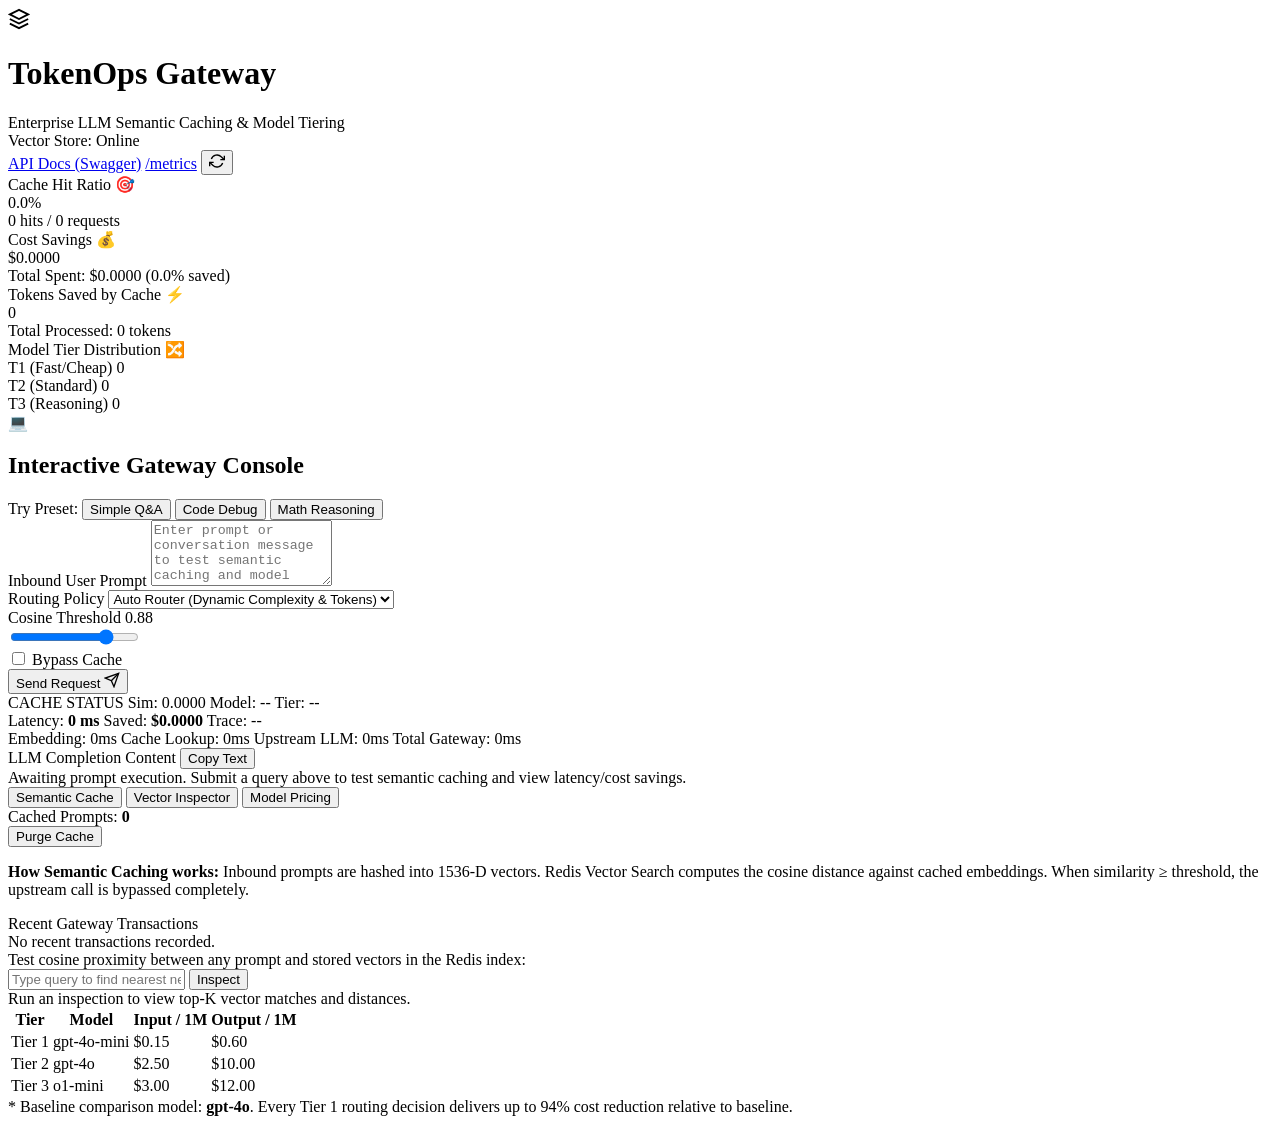
==== app/static/index.html @ 447cd163 "full app setup and mvp creation" ====
<!DOCTYPE html>
<html lang="en">
<head>
  <meta charset="UTF-8">
  <meta name="viewport" content="width=device-width, initial-scale=1.0">
  <title>TokenOps &amp; Semantic Cache Gateway</title>
  <meta name="description" content="Enterprise LLM Semantic Caching & TokenOps Gateway - Real-time vector search, dynamic model tiering, and token observability.">
  <link rel="preconnect" href="https://fonts.googleapis.com">
  <link rel="preconnect" href="https://fonts.gstatic.com" crossorigin>
  <link href="https://fonts.googleapis.com/css2?family=Outfit:wght@400;500;600;700&family=JetBrains+Mono:wght@400;500;600&family=Inter:wght@400;500;600&display=swap" rel="stylesheet">
  <link rel="stylesheet" href="/static/css/style.css">
</head>
<body>
  <!-- Header / Navigation -->
  <header class="app-header">
    <div class="header-left">
      <div class="logo-mark">
        <span class="pulse-ring"></span>
        <svg width="22" height="22" viewBox="0 0 24 24" fill="none" stroke="currentColor" stroke-width="2">
          <path d="M12 2L2 7l10 5 10-5-10-5zM2 17l10 5 10-5M2 12l10 5 10-5"/>
        </svg>
      </div>
      <div>
        <h1 class="logo-title">TokenOps Gateway</h1>
        <span class="logo-subtitle">Enterprise LLM Semantic Caching &amp; Model Tiering</span>
      </div>
    </div>
    <div class="header-right">
      <div class="status-indicator" id="system-status">
        <span class="status-dot"></span>
        <span class="status-text">Vector Store: Online</span>
      </div>
      <a href="/docs" target="_blank" class="nav-btn">API Docs (Swagger)</a>
      <a href="/metrics" target="_blank" class="nav-btn">/metrics</a>
      <button id="btn-refresh-stats" class="icon-btn" title="Refresh Live Statistics">
        <svg width="16" height="16" viewBox="0 0 24 24" fill="none" stroke="currentColor" stroke-width="2">
          <path d="M23 4v6h-6M1 20v-6h6"/>
          <path d="M3.51 9a9 9 0 0 1 14.85-3.36L23 10M1 14l4.64 4.36A9 9 0 0 0 20.49 15"/>
        </svg>
      </button>
    </div>
  </header>

  <main class="dashboard-container">
    <!-- Top KPI Cards Ribbon -->
    <section class="kpi-grid">
      <!-- KPI 1: Cache Hit Ratio -->
      <div class="kpi-card" id="card-hit-ratio">
        <div class="kpi-header">
          <span class="kpi-label">Cache Hit Ratio</span>
          <span class="kpi-icon hit-icon">🎯</span>
        </div>
        <div class="kpi-body">
          <div class="kpi-value" id="kpi-hit-ratio">0.0%</div>
          <div class="kpi-subtext"><span id="kpi-hits-count">0</span> hits / <span id="kpi-total-reqs">0</span> requests</div>
        </div>
        <div class="progress-track">
          <div class="progress-fill" id="hit-ratio-bar" style="width: 0%;"></div>
        </div>
      </div>

      <!-- KPI 2: Total Cost Saved -->
      <div class="kpi-card highlight-green" id="card-cost-saved">
        <div class="kpi-header">
          <span class="kpi-label">Cost Savings</span>
          <span class="kpi-icon money-icon">💰</span>
        </div>
        <div class="kpi-body">
          <div class="kpi-value text-green" id="kpi-cost-saved">$0.0000</div>
          <div class="kpi-subtext">Total Spent: <span id="kpi-cost-spent">$0.0000</span> (<span id="kpi-savings-pct">0.0%</span> saved)</div>
        </div>
        <div class="progress-track">
          <div class="progress-fill fill-green" id="savings-bar" style="width: 0%;"></div>
        </div>
      </div>

      <!-- KPI 3: Tokens Saved -->
      <div class="kpi-card" id="card-tokens-saved">
        <div class="kpi-header">
          <span class="kpi-label">Tokens Saved by Cache</span>
          <span class="kpi-icon token-icon">⚡</span>
        </div>
        <div class="kpi-body">
          <div class="kpi-value" id="kpi-tokens-saved">0</div>
          <div class="kpi-subtext">Total Processed: <span id="kpi-tokens-total">0</span> tokens</div>
        </div>
        <div class="progress-track">
          <div class="progress-fill fill-blue" id="tokens-bar" style="width: 0%;"></div>
        </div>
      </div>

      <!-- KPI 4: Tier Distribution -->
      <div class="kpi-card" id="card-tier-dist">
        <div class="kpi-header">
          <span class="kpi-label">Model Tier Distribution</span>
          <span class="kpi-icon tier-icon">🔀</span>
        </div>
        <div class="tier-bars">
          <div class="tier-row">
            <span class="tier-name">T1 (Fast/Cheap)</span>
            <span class="tier-count" id="count-tier-1">0</span>
          </div>
          <div class="tier-row">
            <span class="tier-name">T2 (Standard)</span>
            <span class="tier-count" id="count-tier-2">0</span>
          </div>
          <div class="tier-row">
            <span class="tier-name">T3 (Reasoning)</span>
            <span class="tier-count" id="count-tier-3">0</span>
          </div>
        </div>
      </div>
    </section>

    <!-- Main 2-Column Split Workspace -->
    <div class="workspace-grid">
      <!-- Left Column: Interactive Console -->
      <div class="panel console-panel">
        <div class="panel-header">
          <div class="panel-title-wrap">
            <span class="panel-icon">💻</span>
            <h2 class="panel-title">Interactive Gateway Console</h2>
          </div>
          <div class="sample-pills">
            <span class="sample-label">Try Preset:</span>
            <button class="pill-btn" data-preset="simple">Simple Q&amp;A</button>
            <button class="pill-btn" data-preset="code">Code Debug</button>
            <button class="pill-btn" data-preset="reasoning">Math Reasoning</button>
          </div>
        </div>

        <form id="chat-form" class="console-form">
          <div class="form-group">
            <label for="prompt-input" class="form-label">Inbound User Prompt</label>
            <textarea id="prompt-input" class="prompt-textarea" rows="4" placeholder="Enter prompt or conversation message to test semantic caching and model routing..." required></textarea>
          </div>

          <!-- Controls Bar -->
          <div class="controls-bar">
            <!-- Mode / Tier Selection -->
            <div class="control-item">
              <label for="tier-select" class="control-label">Routing Policy</label>
              <select id="tier-select" class="custom-select">
                <option value="auto">Auto Router (Dynamic Complexity &amp; Tokens)</option>
                <option value="1">Force Tier 1 (gpt-4o-mini)</option>
                <option value="2">Force Tier 2 (gpt-4o)</option>
                <option value="3">Force Tier 3 (o1-mini)</option>
              </select>
            </div>

            <!-- Similarity Threshold Slider -->
            <div class="control-item">
              <div class="control-label-row">
                <label for="threshold-slider" class="control-label">Cosine Threshold</label>
                <span id="threshold-val" class="slider-badge">0.88</span>
              </div>
              <input type="range" id="threshold-slider" min="0.50" max="0.99" step="0.01" value="0.88" class="custom-slider">
            </div>

            <!-- Bypass Cache Toggle -->
            <div class="control-item toggle-item">
              <label class="toggle-switch">
                <input type="checkbox" id="bypass-cache-toggle">
                <span class="slider round"></span>
              </label>
              <span class="toggle-label">Bypass Cache</span>
            </div>
          </div>

          <!-- Action Buttons -->
          <div class="submit-bar">
            <button type="submit" id="btn-submit" class="primary-btn">
              <span class="btn-text">Send Request</span>
              <svg width="16" height="16" viewBox="0 0 24 24" fill="none" stroke="currentColor" stroke-width="2">
                <line x1="22" y1="2" x2="11" y2="13"></line>
                <polygon points="22 2 15 22 11 13 2 9 22 2"></polygon>
              </svg>
            </button>
          </div>
        </form>

        <!-- Live Telemetry Banner (Dynamically injected upon response) -->
        <div id="telemetry-banner" class="telemetry-banner hidden">
          <div class="banner-badge-group">
            <span id="badge-cache-status" class="badge">CACHE STATUS</span>
            <span id="badge-similarity" class="badge badge-outline hidden">Sim: 0.0000</span>
            <span id="badge-model" class="badge badge-purple">Model: --</span>
            <span id="badge-tier" class="badge badge-cyan">Tier: --</span>
          </div>
          <div class="banner-metrics">
            <span class="metric-pill">Latency: <strong id="val-latency">0 ms</strong></span>
            <span class="metric-pill">Saved: <strong id="val-saved-usd" class="text-green">$0.0000</strong></span>
            <span class="metric-pill trace-pill" id="val-trace-id" title="Click to copy Trace ID">Trace: --</span>
          </div>
        </div>

        <!-- Latency Stage Breakdown Gauge -->
        <div id="latency-stages" class="latency-stages hidden">
          <div class="stage-bar">
            <span class="stage-label">Embedding: <span id="time-embed">0</span>ms</span>
            <span class="stage-label">Cache Lookup: <span id="time-cache">0</span>ms</span>
            <span class="stage-label">Upstream LLM: <span id="time-llm">0</span>ms</span>
            <span class="stage-label">Total Gateway: <span id="time-total">0</span>ms</span>
          </div>
        </div>

        <!-- Response Content Box -->
        <div class="response-container">
          <div class="response-header">
            <span class="response-label">LLM Completion Content</span>
            <button id="btn-copy-response" class="copy-btn">Copy Text</button>
          </div>
          <div id="response-output" class="response-output empty-state">
            Awaiting prompt execution. Submit a query above to test semantic caching and view latency/cost savings.
          </div>
        </div>
      </div>

      <!-- Right Column: Semantic Cache Inspector & Audit Stream -->
      <div class="panel sidebar-panel">
        <div class="tabs-header">
          <button class="tab-btn active" data-tab="tab-cache">Semantic Cache</button>
          <button class="tab-btn" data-tab="tab-inspect">Vector Inspector</button>
          <button class="tab-btn" data-tab="tab-pricing">Model Pricing</button>
        </div>

        <!-- Tab 1: Semantic Cache Admin -->
        <div id="tab-cache" class="tab-content active">
          <div class="cache-actions-bar">
            <div class="cache-doc-count">
              Cached Prompts: <strong id="cache-docs-count">0</strong>
            </div>
            <button id="btn-purge-cache" class="danger-btn">Purge Cache</button>
          </div>
          <div class="cache-explanation">
            <p><strong>How Semantic Caching works:</strong> Inbound prompts are hashed into 1536-D vectors. Redis Vector Search computes the cosine distance against cached embeddings. When similarity &ge; threshold, the upstream call is bypassed completely.</p>
          </div>
          <div class="audit-stream-header">Recent Gateway Transactions</div>
          <div id="audit-log-list" class="audit-log-list">
            <div class="audit-empty">No recent transactions recorded.</div>
          </div>
        </div>

        <!-- Tab 2: Vector Inspector -->
        <div id="tab-inspect" class="tab-content">
          <div class="inspect-desc">
            Test cosine proximity between any prompt and stored vectors in the Redis index:
          </div>
          <div class="inspect-form">
            <input type="text" id="inspect-input" class="inspect-input" placeholder="Type query to find nearest neighbor vectors...">
            <button id="btn-run-inspect" class="secondary-btn">Inspect</button>
          </div>
          <div id="inspect-results" class="inspect-results">
            <div class="audit-empty">Run an inspection to view top-K vector matches and distances.</div>
          </div>
        </div>

        <!-- Tab 3: Model Pricing Table -->
        <div id="tab-pricing" class="tab-content">
          <div class="pricing-table-container">
            <table class="pricing-table">
              <thead>
                <tr>
                  <th>Tier</th>
                  <th>Model</th>
                  <th>Input / 1M</th>
                  <th>Output / 1M</th>
                </tr>
              </thead>
              <tbody>
                <tr>
                  <td><span class="badge badge-cyan">Tier 1</span></td>
                  <td>gpt-4o-mini</td>
                  <td>$0.15</td>
                  <td>$0.60</td>
                </tr>
                <tr>
                  <td><span class="badge badge-purple">Tier 2</span></td>
                  <td>gpt-4o</td>
                  <td>$2.50</td>
                  <td>$10.00</td>
                </tr>
                <tr>
                  <td><span class="badge badge-orange">Tier 3</span></td>
                  <td>o1-mini</td>
                  <td>$3.00</td>
                  <td>$12.00</td>
                </tr>
              </tbody>
            </table>
          </div>
          <div class="pricing-note">
            * Baseline comparison model: <strong>gpt-4o</strong>. Every Tier 1 routing decision delivers up to 94% cost reduction relative to baseline.
          </div>
        </div>
      </div>
    </div>
  </main>

  <!-- Notification Toast -->
  <div id="toast" class="toast hidden"></div>

  <script src="/static/js/app.js"></script>
</body>
</html>
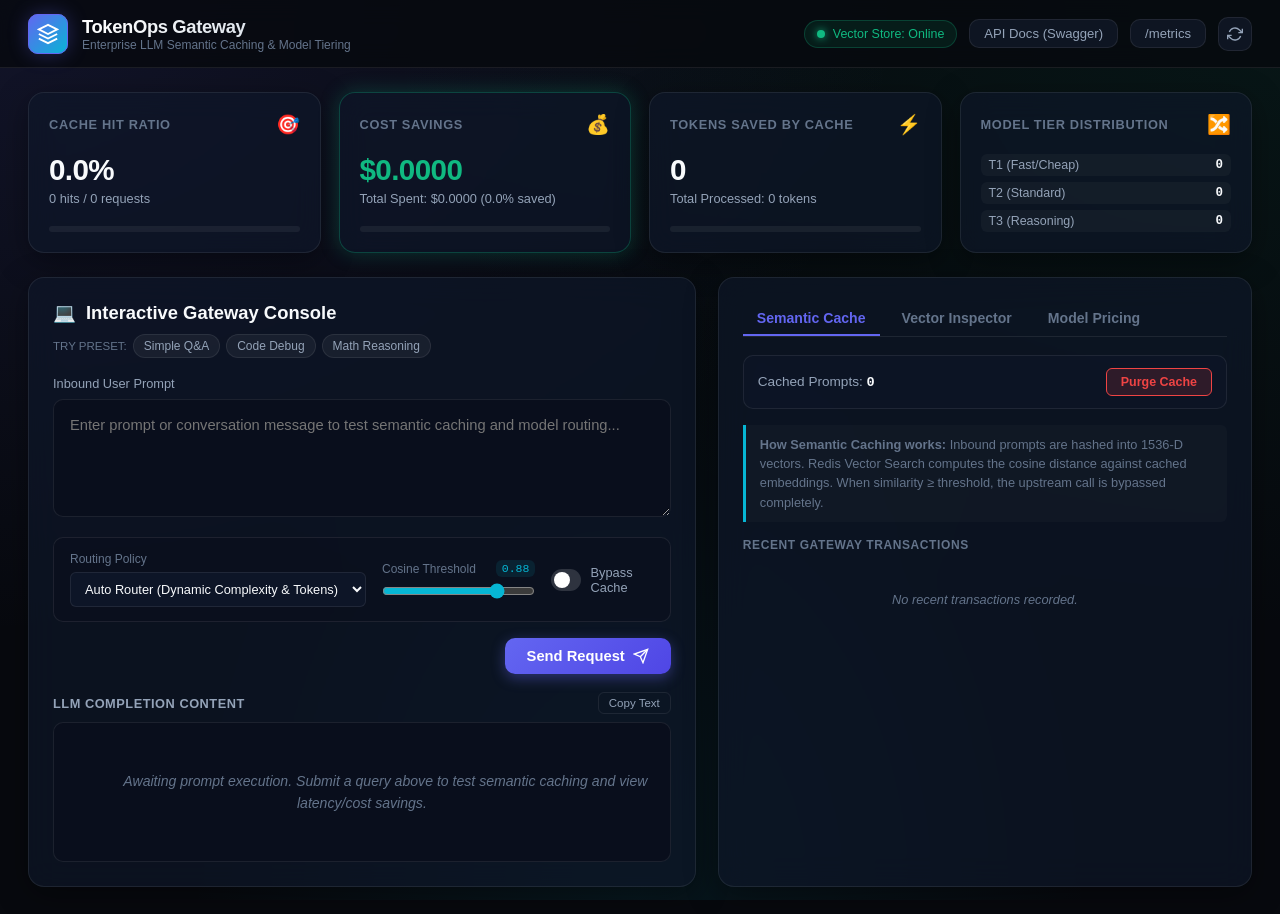
==== commit df3916a2: "feat: implement FastAPI main application entrypoint and interactive frontend dashboard UI" ====
--- a/app/static/index.html
+++ b/app/static/index.html
@@ -8,7 +8,7 @@
   <link rel="preconnect" href="https://fonts.googleapis.com">
   <link rel="preconnect" href="https://fonts.gstatic.com" crossorigin>
   <link href="https://fonts.googleapis.com/css2?family=Outfit:wght@400;500;600;700&family=JetBrains+Mono:wght@400;500;600&family=Inter:wght@400;500;600&display=swap" rel="stylesheet">
-  <link rel="stylesheet" href="/static/css/style.css">
+  <link rel="stylesheet" href="css/style.css">
 </head>
 <body>
   <!-- Header / Navigation -->
@@ -300,6 +300,6 @@
   <!-- Notification Toast -->
   <div id="toast" class="toast hidden"></div>
 
-  <script src="/static/js/app.js"></script>
+  <script src="js/app.js"></script>
 </body>
 </html>
--- a/app/static/css/style.css
+++ b/app/static/css/style.css
@@ -0,0 +1,1056 @@
+/* ==============================================================================
+   Enterprise TokenOps Gateway - Luxury Dark Glassmorphism Design System
+   ============================================================================== */
+
+:root {
+  --bg-deep: #07090e;
+  --bg-surface: rgba(17, 24, 39, 0.85);
+  --bg-surface-elevated: rgba(30, 41, 59, 0.7);
+  --bg-panel: rgba(15, 23, 42, 0.65);
+  --border-subtle: rgba(255, 255, 255, 0.08);
+  --border-focus: rgba(99, 102, 241, 0.5);
+  
+  --text-primary: #F8FAFC;
+  --text-secondary: #94A3B8;
+  --text-muted: #64748B;
+  
+  --accent-indigo: #6366F1;
+  --accent-indigo-hover: #4F46E5;
+  --accent-emerald: #10B981;
+  --accent-cyan: #06B6D4;
+  --accent-purple: #8B5CF6;
+  --accent-orange: #F59E0B;
+  --accent-rose: #EF4444;
+
+  --font-display: 'Outfit', sans-serif;
+  --font-body: 'Inter', -apple-system, BlinkMacSystemFont, sans-serif;
+  --font-mono: 'JetBrains Mono', monospace;
+
+  --radius-sm: 6px;
+  --radius-md: 10px;
+  --radius-lg: 16px;
+  --radius-pill: 9999px;
+
+  --shadow-card: 0 8px 32px 0 rgba(0, 0, 0, 0.37);
+  --shadow-glow-green: 0 0 20px rgba(16, 185, 129, 0.25);
+  --shadow-glow-indigo: 0 0 20px rgba(99, 102, 241, 0.3);
+}
+
+* {
+  margin: 0;
+  padding: 0;
+  box-sizing: border-box;
+}
+
+body {
+  background-color: var(--bg-deep);
+  background-image: 
+    radial-gradient(at 0% 0%, rgba(99, 102, 241, 0.12) 0px, transparent 50%),
+    radial-gradient(at 100% 0%, rgba(16, 185, 129, 0.08) 0px, transparent 50%),
+    radial-gradient(at 50% 100%, rgba(6, 182, 212, 0.08) 0px, transparent 50%);
+  background-attachment: fixed;
+  color: var(--text-primary);
+  font-family: var(--font-body);
+  min-height: 100vh;
+  display: flex;
+  flex-direction: column;
+  -webkit-font-smoothing: antialiased;
+}
+
+/* ==============================================================================
+   Header Navigation
+   ============================================================================== */
+.app-header {
+  height: 68px;
+  border-bottom: 1px solid var(--border-subtle);
+  background: rgba(7, 9, 14, 0.8);
+  backdrop-filter: blur(12px);
+  padding: 0 28px;
+  display: flex;
+  align-items: center;
+  justify-content: space-between;
+  position: sticky;
+  top: 0;
+  z-index: 50;
+}
+
+.header-left {
+  display: flex;
+  align-items: center;
+  gap: 14px;
+}
+
+.logo-mark {
+  width: 40px;
+  height: 40px;
+  background: linear-gradient(135deg, var(--accent-indigo), var(--accent-cyan));
+  border-radius: var(--radius-md);
+  display: flex;
+  align-items: center;
+  justify-content: center;
+  color: #fff;
+  position: relative;
+  box-shadow: var(--shadow-glow-indigo);
+}
+
+.pulse-ring {
+  position: absolute;
+  width: 100%;
+  height: 100%;
+  border-radius: inherit;
+  border: 1px solid var(--accent-indigo);
+  animation: pulse-border 2.5s infinite;
+}
+
+@keyframes pulse-border {
+  0% { transform: scale(1); opacity: 0.8; }
+  100% { transform: scale(1.3); opacity: 0; }
+}
+
+.logo-title {
+  font-family: var(--font-display);
+  font-size: 1.15rem;
+  font-weight: 700;
+  letter-spacing: -0.02em;
+  background: linear-gradient(90deg, #FFFFFF, #CBD5E1);
+  -webkit-background-clip: text;
+  -webkit-text-fill-color: transparent;
+}
+
+.logo-subtitle {
+  font-size: 0.75rem;
+  color: var(--text-muted);
+  display: block;
+}
+
+.header-right {
+  display: flex;
+  align-items: center;
+  gap: 12px;
+}
+
+.status-indicator {
+  display: flex;
+  align-items: center;
+  gap: 8px;
+  background: rgba(16, 185, 129, 0.1);
+  border: 1px solid rgba(16, 185, 129, 0.25);
+  padding: 6px 12px;
+  border-radius: var(--radius-pill);
+  font-size: 0.78rem;
+  color: var(--accent-emerald);
+}
+
+.status-dot {
+  width: 8px;
+  height: 8px;
+  border-radius: 50%;
+  background: var(--accent-emerald);
+  box-shadow: 0 0 8px var(--accent-emerald);
+  animation: blink 2s infinite ease-in-out;
+}
+
+@keyframes blink {
+  0%, 100% { opacity: 1; }
+  50% { opacity: 0.4; }
+}
+
+.nav-btn {
+  color: var(--text-secondary);
+  text-decoration: none;
+  font-size: 0.82rem;
+  font-weight: 500;
+  padding: 6px 14px;
+  border-radius: var(--radius-md);
+  border: 1px solid var(--border-subtle);
+  background: var(--bg-surface);
+  transition: all 0.2s ease;
+}
+
+.nav-btn:hover {
+  color: var(--text-primary);
+  border-color: var(--accent-indigo);
+  background: var(--bg-surface-elevated);
+}
+
+.icon-btn {
+  background: var(--bg-surface);
+  border: 1px solid var(--border-subtle);
+  color: var(--text-secondary);
+  width: 34px;
+  height: 34px;
+  border-radius: var(--radius-md);
+  display: flex;
+  align-items: center;
+  justify-content: center;
+  cursor: pointer;
+  transition: all 0.2s ease;
+}
+
+.icon-btn:hover {
+  color: var(--text-primary);
+  border-color: var(--text-secondary);
+  transform: rotate(45deg);
+}
+
+/* ==============================================================================
+   Dashboard Layout
+   ============================================================================== */
+.dashboard-container {
+  max-width: 1540px;
+  width: 100%;
+  margin: 0 auto;
+  padding: 24px 28px;
+  flex: 1;
+  display: flex;
+  flex-direction: column;
+  gap: 24px;
+}
+
+/* ==============================================================================
+   KPI Cards Ribbon
+   ============================================================================== */
+.kpi-grid {
+  display: grid;
+  grid-template-columns: repeat(auto-fit, minmax(260px, 1fr));
+  gap: 18px;
+}
+
+.kpi-card {
+  background: var(--bg-panel);
+  backdrop-filter: blur(14px);
+  border: 1px solid var(--border-subtle);
+  border-radius: var(--radius-lg);
+  padding: 20px;
+  box-shadow: var(--shadow-card);
+  display: flex;
+  flex-direction: column;
+  justify-content: space-between;
+  transition: transform 0.2s ease, border-color 0.2s ease;
+}
+
+.kpi-card:hover {
+  transform: translateY(-2px);
+  border-color: rgba(255, 255, 255, 0.16);
+}
+
+.kpi-card.highlight-green {
+  border-color: rgba(16, 185, 129, 0.3);
+  box-shadow: var(--shadow-glow-green);
+}
+
+.kpi-header {
+  display: flex;
+  align-items: center;
+  justify-content: space-between;
+  margin-bottom: 10px;
+}
+
+.kpi-label {
+  font-size: 0.8rem;
+  font-weight: 600;
+  text-transform: uppercase;
+  letter-spacing: 0.05em;
+  color: var(--text-muted);
+}
+
+.kpi-icon {
+  font-size: 1.2rem;
+}
+
+.kpi-value {
+  font-family: var(--font-display);
+  font-size: 1.85rem;
+  font-weight: 700;
+  letter-spacing: -0.02em;
+  margin-bottom: 4px;
+}
+
+.text-green { color: var(--accent-emerald); }
+.text-cyan { color: var(--accent-cyan); }
+.text-purple { color: var(--accent-purple); }
+
+.kpi-subtext {
+  font-size: 0.8rem;
+  color: var(--text-secondary);
+}
+
+.progress-track {
+  width: 100%;
+  height: 6px;
+  background: rgba(255, 255, 255, 0.06);
+  border-radius: var(--radius-pill);
+  margin-top: 14px;
+  overflow: hidden;
+}
+
+.progress-fill {
+  height: 100%;
+  background: var(--accent-indigo);
+  border-radius: var(--radius-pill);
+  transition: width 0.6s cubic-bezier(0.16, 1, 0.3, 1);
+}
+
+.fill-green { background: linear-gradient(90deg, #10B981, #34D399); }
+.fill-blue { background: linear-gradient(90deg, #6366F1, #06B6D4); }
+
+.tier-bars {
+  display: flex;
+  flex-direction: column;
+  gap: 6px;
+  margin-top: 8px;
+}
+
+.tier-row {
+  display: flex;
+  justify-content: space-between;
+  font-size: 0.78rem;
+  padding: 4px 8px;
+  background: rgba(255, 255, 255, 0.03);
+  border-radius: var(--radius-sm);
+}
+
+.tier-name { color: var(--text-secondary); }
+.tier-count { font-family: var(--font-mono); font-weight: 600; }
+
+/* ==============================================================================
+   Main Split Workspace
+   ============================================================================== */
+.workspace-grid {
+  display: grid;
+  grid-template-columns: 1.25fr 1fr;
+  gap: 22px;
+  flex: 1;
+}
+
+@media (max-width: 1080px) {
+  .workspace-grid {
+    grid-template-columns: 1fr;
+  }
+}
+
+.panel {
+  background: var(--bg-panel);
+  backdrop-filter: blur(16px);
+  border: 1px solid var(--border-subtle);
+  border-radius: var(--radius-lg);
+  padding: 24px;
+  box-shadow: var(--shadow-card);
+  display: flex;
+  flex-direction: column;
+}
+
+.panel-header {
+  display: flex;
+  align-items: center;
+  justify-content: space-between;
+  margin-bottom: 18px;
+  flex-wrap: wrap;
+  gap: 10px;
+}
+
+.panel-title-wrap {
+  display: flex;
+  align-items: center;
+  gap: 10px;
+}
+
+.panel-icon {
+  font-size: 1.15rem;
+}
+
+.panel-title {
+  font-family: var(--font-display);
+  font-size: 1.15rem;
+  font-weight: 600;
+}
+
+.sample-pills {
+  display: flex;
+  align-items: center;
+  gap: 6px;
+}
+
+.sample-label {
+  font-size: 0.72rem;
+  color: var(--text-muted);
+  text-transform: uppercase;
+}
+
+.pill-btn {
+  background: rgba(255, 255, 255, 0.05);
+  border: 1px solid var(--border-subtle);
+  color: var(--text-secondary);
+  font-size: 0.75rem;
+  padding: 4px 10px;
+  border-radius: var(--radius-pill);
+  cursor: pointer;
+  transition: all 0.2s ease;
+}
+
+.pill-btn:hover {
+  background: rgba(99, 102, 241, 0.2);
+  border-color: var(--accent-indigo);
+  color: var(--text-primary);
+}
+
+/* ==============================================================================
+   Console Form
+   ============================================================================== */
+.console-form {
+  display: flex;
+  flex-direction: column;
+  gap: 16px;
+}
+
+.form-label {
+  font-size: 0.8rem;
+  font-weight: 500;
+  color: var(--text-secondary);
+  margin-bottom: 8px;
+  display: block;
+}
+
+.prompt-textarea {
+  width: 100%;
+  background: rgba(10, 15, 29, 0.9);
+  border: 1px solid var(--border-subtle);
+  border-radius: var(--radius-md);
+  padding: 14px 16px;
+  color: var(--text-primary);
+  font-family: var(--font-body);
+  font-size: 0.92rem;
+  line-height: 1.5;
+  resize: vertical;
+  transition: border-color 0.2s ease, box-shadow 0.2s ease;
+}
+
+.prompt-textarea:focus {
+  outline: none;
+  border-color: var(--accent-indigo);
+  box-shadow: 0 0 0 3px rgba(99, 102, 241, 0.2);
+}
+
+.controls-bar {
+  display: grid;
+  grid-template-columns: 1.4fr 1.2fr 0.8fr;
+  gap: 16px;
+  align-items: center;
+  background: rgba(10, 15, 29, 0.5);
+  border: 1px solid var(--border-subtle);
+  border-radius: var(--radius-md);
+  padding: 14px 16px;
+}
+
+@media (max-width: 680px) {
+  .controls-bar {
+    grid-template-columns: 1fr;
+  }
+}
+
+.control-item {
+  display: flex;
+  flex-direction: column;
+  gap: 6px;
+}
+
+.control-label {
+  font-size: 0.75rem;
+  font-weight: 500;
+  color: var(--text-muted);
+}
+
+.control-label-row {
+  display: flex;
+  justify-content: space-between;
+  align-items: center;
+}
+
+.slider-badge {
+  font-family: var(--font-mono);
+  font-size: 0.72rem;
+  color: var(--accent-cyan);
+  background: rgba(6, 182, 212, 0.1);
+  padding: 2px 6px;
+  border-radius: var(--radius-sm);
+}
+
+.custom-select {
+  background: rgba(15, 23, 42, 0.9);
+  border: 1px solid var(--border-subtle);
+  border-radius: var(--radius-sm);
+  color: var(--text-primary);
+  font-size: 0.8rem;
+  padding: 8px 10px;
+  cursor: pointer;
+}
+
+.custom-slider {
+  width: 100%;
+  accent-color: var(--accent-cyan);
+  cursor: pointer;
+}
+
+/* Toggle Switch */
+.toggle-item {
+  flex-direction: row;
+  align-items: center;
+  gap: 10px;
+}
+
+.toggle-switch {
+  position: relative;
+  display: inline-block;
+  width: 38px;
+  height: 22px;
+}
+
+.toggle-switch input {
+  opacity: 0;
+  width: 0;
+  height: 0;
+}
+
+.slider {
+  position: absolute;
+  cursor: pointer;
+  top: 0; left: 0; right: 0; bottom: 0;
+  background-color: rgba(255, 255, 255, 0.15);
+  transition: .3s;
+  border-radius: var(--radius-pill);
+}
+
+.slider:before {
+  position: absolute;
+  content: "";
+  height: 16px;
+  width: 16px;
+  left: 3px;
+  bottom: 3px;
+  background-color: white;
+  transition: .3s;
+  border-radius: 50%;
+}
+
+input:checked + .slider {
+  background-color: var(--accent-indigo);
+}
+
+input:checked + .slider:before {
+  transform: translateX(16px);
+}
+
+.toggle-label {
+  font-size: 0.8rem;
+  color: var(--text-secondary);
+}
+
+/* Primary Action Button */
+.submit-bar {
+  display: flex;
+  justify-content: flex-end;
+}
+
+.primary-btn {
+  background: linear-gradient(135deg, var(--accent-indigo), #4F46E5);
+  border: none;
+  color: #fff;
+  font-family: var(--font-display);
+  font-size: 0.92rem;
+  font-weight: 600;
+  padding: 10px 22px;
+  border-radius: var(--radius-md);
+  display: flex;
+  align-items: center;
+  gap: 8px;
+  cursor: pointer;
+  box-shadow: 0 4px 14px rgba(99, 102, 241, 0.4);
+  transition: all 0.2s ease;
+}
+
+.primary-btn:hover {
+  transform: translateY(-1px);
+  box-shadow: 0 6px 20px rgba(99, 102, 241, 0.6);
+}
+
+.primary-btn:active {
+  transform: translateY(1px);
+}
+
+.primary-btn:disabled {
+  opacity: 0.6;
+  cursor: not-allowed;
+  transform: none;
+}
+
+/* ==============================================================================
+   Live Telemetry Banner
+   ============================================================================== */
+.telemetry-banner {
+  background: rgba(15, 23, 42, 0.9);
+  border: 1px solid var(--border-subtle);
+  border-radius: var(--radius-md);
+  padding: 14px 18px;
+  margin-top: 18px;
+  display: flex;
+  justify-content: space-between;
+  align-items: center;
+  flex-wrap: wrap;
+  gap: 12px;
+  animation: slide-down 0.3s ease;
+}
+
+@keyframes slide-down {
+  from { opacity: 0; transform: translateY(-8px); }
+  to { opacity: 1; transform: translateY(0); }
+}
+
+.banner-badge-group {
+  display: flex;
+  align-items: center;
+  gap: 8px;
+  flex-wrap: wrap;
+}
+
+.badge {
+  font-size: 0.72rem;
+  font-weight: 700;
+  text-transform: uppercase;
+  padding: 4px 10px;
+  border-radius: var(--radius-pill);
+  letter-spacing: 0.04em;
+}
+
+.badge-hit {
+  background: rgba(16, 185, 129, 0.15);
+  border: 1px solid var(--accent-emerald);
+  color: var(--accent-emerald);
+  box-shadow: 0 0 10px rgba(16, 185, 129, 0.3);
+}
+
+.badge-miss {
+  background: rgba(99, 102, 241, 0.15);
+  border: 1px solid var(--accent-indigo);
+  color: var(--accent-indigo);
+}
+
+.badge-outline {
+  border: 1px solid rgba(255, 255, 255, 0.2);
+  color: var(--text-secondary);
+}
+
+.badge-purple {
+  background: rgba(139, 92, 246, 0.15);
+  border: 1px solid var(--accent-purple);
+  color: #C4B5FD;
+}
+
+.badge-cyan {
+  background: rgba(6, 182, 212, 0.15);
+  border: 1px solid var(--accent-cyan);
+  color: #67E8F9;
+}
+
+.badge-orange {
+  background: rgba(245, 158, 11, 0.15);
+  border: 1px solid var(--accent-orange);
+  color: #FCD34D;
+}
+
+.banner-metrics {
+  display: flex;
+  align-items: center;
+  gap: 14px;
+  font-size: 0.8rem;
+}
+
+.metric-pill {
+  color: var(--text-secondary);
+}
+
+.trace-pill {
+  font-family: var(--font-mono);
+  font-size: 0.72rem;
+  cursor: pointer;
+  background: rgba(255, 255, 255, 0.05);
+  padding: 3px 8px;
+  border-radius: var(--radius-sm);
+  border: 1px dashed var(--border-subtle);
+  transition: all 0.2s ease;
+}
+
+.trace-pill:hover {
+  color: var(--text-primary);
+  border-color: var(--accent-indigo);
+}
+
+/* Latency Stages */
+.latency-stages {
+  background: rgba(10, 15, 29, 0.4);
+  border: 1px solid var(--border-subtle);
+  border-radius: var(--radius-sm);
+  padding: 8px 14px;
+  margin-top: 8px;
+}
+
+.stage-bar {
+  display: flex;
+  justify-content: space-between;
+  font-size: 0.75rem;
+  color: var(--text-muted);
+  font-family: var(--font-mono);
+}
+
+.stage-label span {
+  color: var(--text-primary);
+  font-weight: 600;
+}
+
+/* Response Content Box */
+.response-container {
+  margin-top: 18px;
+  display: flex;
+  flex-direction: column;
+  flex: 1;
+}
+
+.response-header {
+  display: flex;
+  justify-content: space-between;
+  align-items: center;
+  margin-bottom: 8px;
+}
+
+.response-label {
+  font-size: 0.8rem;
+  font-weight: 600;
+  color: var(--text-secondary);
+  text-transform: uppercase;
+  letter-spacing: 0.04em;
+}
+
+.copy-btn {
+  background: transparent;
+  border: 1px solid var(--border-subtle);
+  color: var(--text-secondary);
+  font-size: 0.72rem;
+  padding: 4px 10px;
+  border-radius: var(--radius-sm);
+  cursor: pointer;
+  transition: all 0.2s ease;
+}
+
+.copy-btn:hover {
+  color: var(--text-primary);
+  border-color: var(--text-secondary);
+}
+
+.response-output {
+  background: rgba(10, 15, 29, 0.95);
+  border: 1px solid var(--border-subtle);
+  border-radius: var(--radius-md);
+  padding: 16px;
+  font-family: var(--font-mono);
+  font-size: 0.88rem;
+  line-height: 1.6;
+  color: var(--text-primary);
+  min-height: 140px;
+  white-space: pre-wrap;
+  word-break: break-word;
+  overflow-y: auto;
+}
+
+.response-output.empty-state {
+  color: var(--text-muted);
+  font-style: italic;
+  font-family: var(--font-body);
+  display: flex;
+  align-items: center;
+  justify-content: center;
+  text-align: center;
+}
+
+/* ==============================================================================
+   Right Column: Tabs & Inspector
+   ============================================================================== */
+.tabs-header {
+  display: flex;
+  border-bottom: 1px solid var(--border-subtle);
+  gap: 8px;
+  margin-bottom: 18px;
+}
+
+.tab-btn {
+  background: transparent;
+  border: none;
+  border-bottom: 2px solid transparent;
+  color: var(--text-muted);
+  font-family: var(--font-display);
+  font-size: 0.88rem;
+  font-weight: 600;
+  padding: 8px 14px;
+  cursor: pointer;
+  transition: all 0.2s ease;
+}
+
+.tab-btn:hover {
+  color: var(--text-primary);
+}
+
+.tab-btn.active {
+  color: var(--accent-indigo);
+  border-bottom-color: var(--accent-indigo);
+}
+
+.tab-content {
+  display: none;
+  flex-direction: column;
+  gap: 16px;
+  flex: 1;
+}
+
+.tab-content.active {
+  display: flex;
+}
+
+.cache-actions-bar {
+  display: flex;
+  justify-content: space-between;
+  align-items: center;
+  background: rgba(15, 23, 42, 0.5);
+  padding: 12px 14px;
+  border-radius: var(--radius-md);
+  border: 1px solid var(--border-subtle);
+}
+
+.cache-doc-count {
+  font-size: 0.85rem;
+  color: var(--text-secondary);
+}
+
+.cache-doc-count strong {
+  color: var(--text-primary);
+  font-family: var(--font-mono);
+}
+
+.danger-btn {
+  background: rgba(239, 68, 68, 0.15);
+  border: 1px solid var(--accent-rose);
+  color: var(--accent-rose);
+  font-size: 0.78rem;
+  font-weight: 600;
+  padding: 6px 14px;
+  border-radius: var(--radius-sm);
+  cursor: pointer;
+  transition: all 0.2s ease;
+}
+
+.danger-btn:hover {
+  background: var(--accent-rose);
+  color: #fff;
+}
+
+.cache-explanation {
+  font-size: 0.8rem;
+  color: var(--text-muted);
+  line-height: 1.5;
+  background: rgba(255, 255, 255, 0.02);
+  border-left: 3px solid var(--accent-cyan);
+  padding: 10px 14px;
+  border-radius: 0 var(--radius-sm) var(--radius-sm) 0;
+}
+
+.audit-stream-header {
+  font-size: 0.75rem;
+  font-weight: 600;
+  text-transform: uppercase;
+  color: var(--text-muted);
+  letter-spacing: 0.05em;
+}
+
+.audit-log-list {
+  display: flex;
+  flex-direction: column;
+  gap: 8px;
+  max-height: 380px;
+  overflow-y: auto;
+}
+
+.audit-item {
+  background: rgba(10, 15, 29, 0.7);
+  border: 1px solid var(--border-subtle);
+  border-radius: var(--radius-sm);
+  padding: 10px 12px;
+  font-size: 0.78rem;
+  display: flex;
+  flex-direction: column;
+  gap: 4px;
+  transition: border-color 0.2s ease;
+}
+
+.audit-item:hover {
+  border-color: rgba(255, 255, 255, 0.18);
+}
+
+.audit-top {
+  display: flex;
+  justify-content: space-between;
+  align-items: center;
+}
+
+.audit-model {
+  font-family: var(--font-mono);
+  font-weight: 600;
+}
+
+.audit-prompt {
+  color: var(--text-secondary);
+  font-style: italic;
+  white-space: nowrap;
+  overflow: hidden;
+  text-overflow: ellipsis;
+}
+
+.audit-meta {
+  display: flex;
+  justify-content: space-between;
+  color: var(--text-muted);
+  font-size: 0.72rem;
+  font-family: var(--font-mono);
+}
+
+.audit-empty {
+  font-size: 0.8rem;
+  color: var(--text-muted);
+  font-style: italic;
+  padding: 24px;
+  text-align: center;
+}
+
+/* Vector Inspector */
+.inspect-desc {
+  font-size: 0.82rem;
+  color: var(--text-secondary);
+  line-height: 1.4;
+}
+
+.inspect-form {
+  display: flex;
+  gap: 8px;
+}
+
+.inspect-input {
+  flex: 1;
+  background: rgba(10, 15, 29, 0.9);
+  border: 1px solid var(--border-subtle);
+  border-radius: var(--radius-sm);
+  padding: 8px 12px;
+  color: var(--text-primary);
+  font-size: 0.82rem;
+}
+
+.inspect-input:focus {
+  outline: none;
+  border-color: var(--accent-indigo);
+}
+
+.secondary-btn {
+  background: var(--bg-surface-elevated);
+  border: 1px solid var(--border-subtle);
+  color: var(--text-primary);
+  font-size: 0.82rem;
+  font-weight: 600;
+  padding: 8px 16px;
+  border-radius: var(--radius-sm);
+  cursor: pointer;
+}
+
+.secondary-btn:hover {
+  background: var(--accent-indigo);
+  border-color: var(--accent-indigo);
+}
+
+.inspect-results {
+  display: flex;
+  flex-direction: column;
+  gap: 8px;
+  max-height: 360px;
+  overflow-y: auto;
+}
+
+.inspect-card {
+  background: rgba(10, 15, 29, 0.7);
+  border: 1px solid var(--border-subtle);
+  border-radius: var(--radius-sm);
+  padding: 10px 12px;
+  font-size: 0.8rem;
+  display: flex;
+  flex-direction: column;
+  gap: 4px;
+}
+
+.inspect-card-top {
+  display: flex;
+  justify-content: space-between;
+  font-weight: 600;
+}
+
+.sim-val {
+  color: var(--accent-emerald);
+  font-family: var(--font-mono);
+}
+
+/* Pricing Table */
+.pricing-table-container {
+  overflow-x: auto;
+}
+
+.pricing-table {
+  width: 100%;
+  border-collapse: collapse;
+  font-size: 0.82rem;
+}
+
+.pricing-table th, .pricing-table td {
+  padding: 10px 12px;
+  text-align: left;
+  border-bottom: 1px solid var(--border-subtle);
+}
+
+.pricing-table th {
+  color: var(--text-muted);
+  font-weight: 600;
+  text-transform: uppercase;
+  font-size: 0.72rem;
+}
+
+.pricing-note {
+  font-size: 0.75rem;
+  color: var(--text-muted);
+  line-height: 1.4;
+}
+
+/* Toast */
+.toast {
+  position: fixed;
+  bottom: 24px;
+  right: 28px;
+  background: var(--bg-surface-elevated);
+  border: 1px solid var(--accent-indigo);
+  color: var(--text-primary);
+  padding: 12px 20px;
+  border-radius: var(--radius-md);
+  box-shadow: 0 10px 30px rgba(0,0,0,0.6);
+  font-size: 0.84rem;
+  z-index: 100;
+  animation: toast-in 0.3s ease;
+}
+
+@keyframes toast-in {
+  from { opacity: 0; transform: translateY(10px); }
+  to { opacity: 1; transform: translateY(0); }
+}
+
+.hidden {
+  display: none !important;
+}
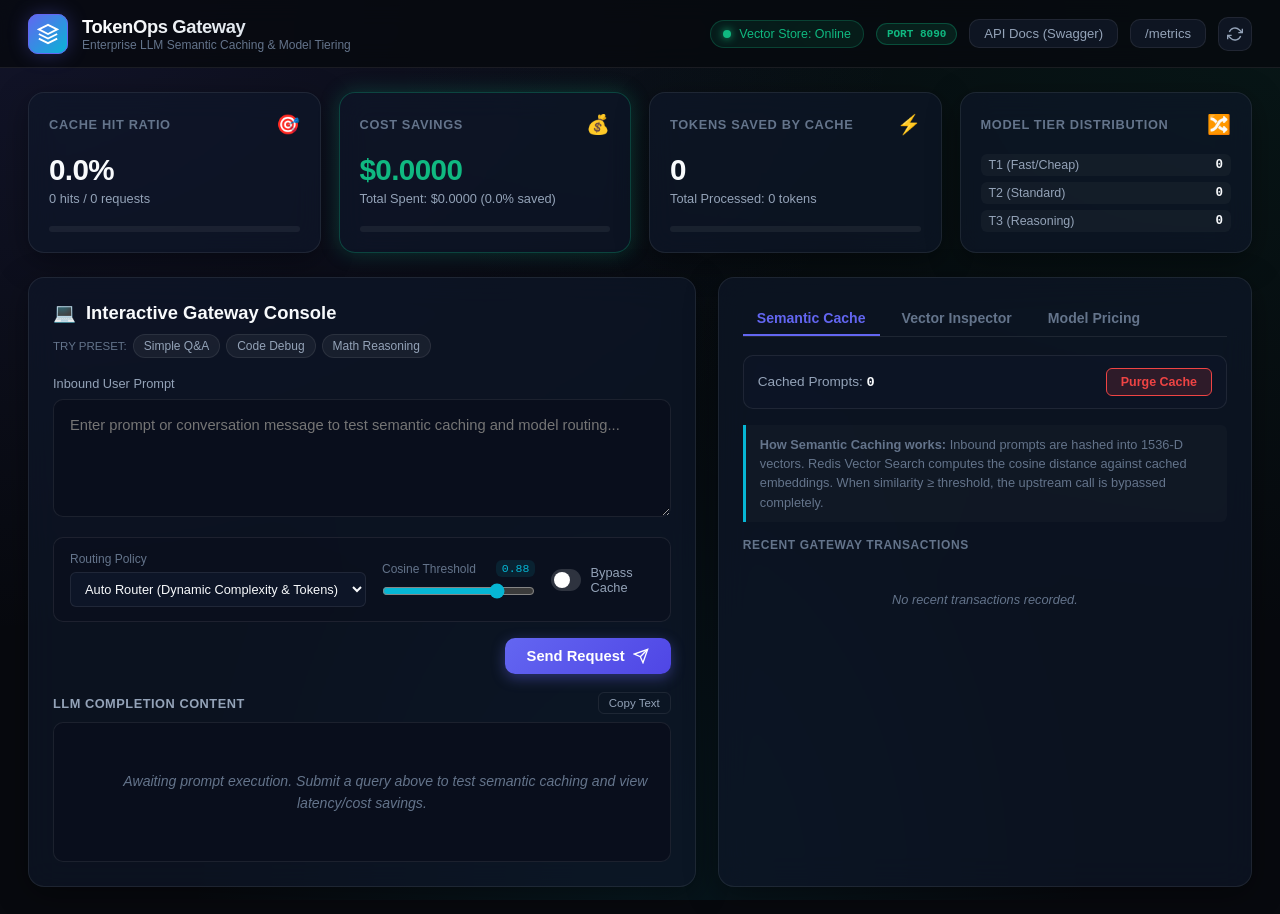
==== commit 887d3472: "feat: clean senior architecture, layered separation, and modern UI revamp" ====
--- a/app/static/index.html
+++ b/app/static/index.html
@@ -30,6 +30,7 @@
         <span class="status-dot"></span>
         <span class="status-text">Vector Store: Online</span>
       </div>
+      <div class="port-badge" style="background: rgba(16, 185, 129, 0.12); border: 1px solid rgba(16, 185, 129, 0.3); color: #10b981; font-family: var(--font-mono); font-size: 11px; padding: 4px 10px; border-radius: 9999px; font-weight: 600;">PORT 8090</div>
       <a href="/docs" target="_blank" class="nav-btn">API Docs (Swagger)</a>
       <a href="/metrics" target="_blank" class="nav-btn">/metrics</a>
       <button id="btn-refresh-stats" class="icon-btn" title="Refresh Live Statistics">
